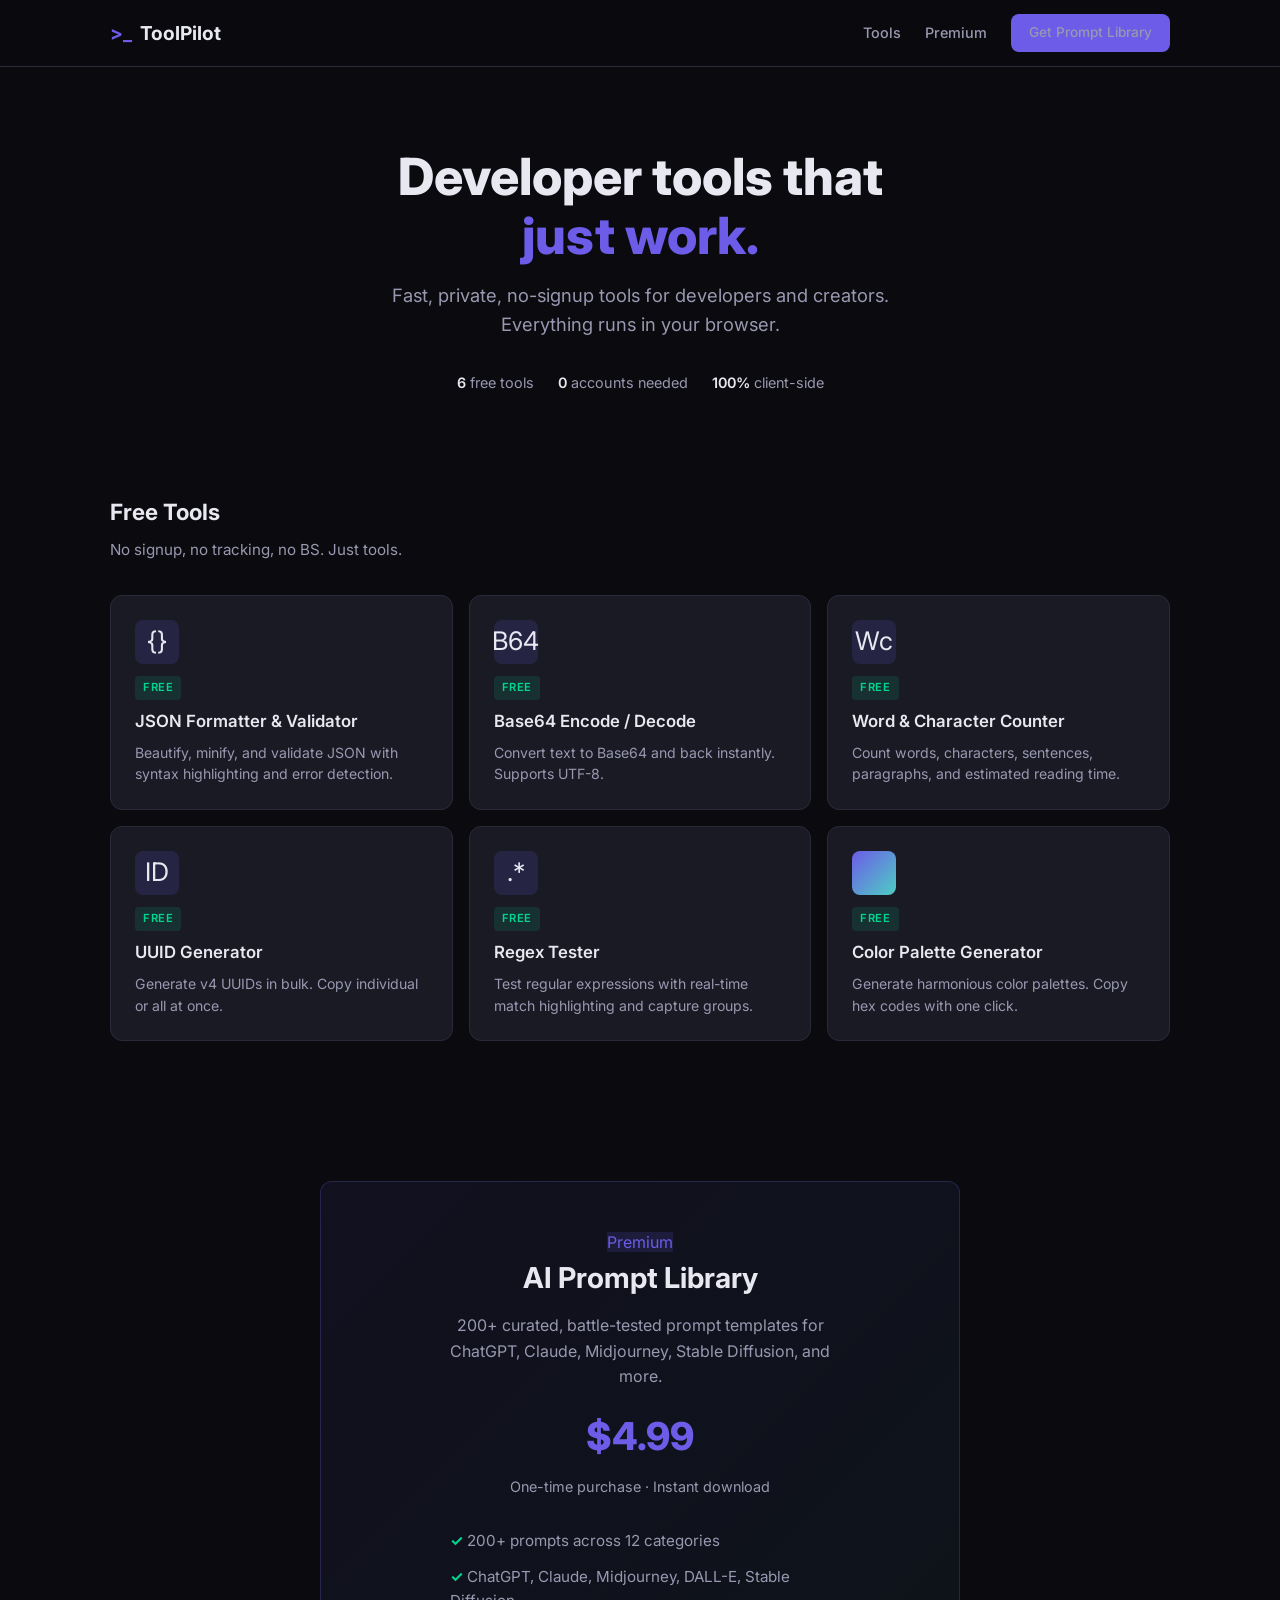
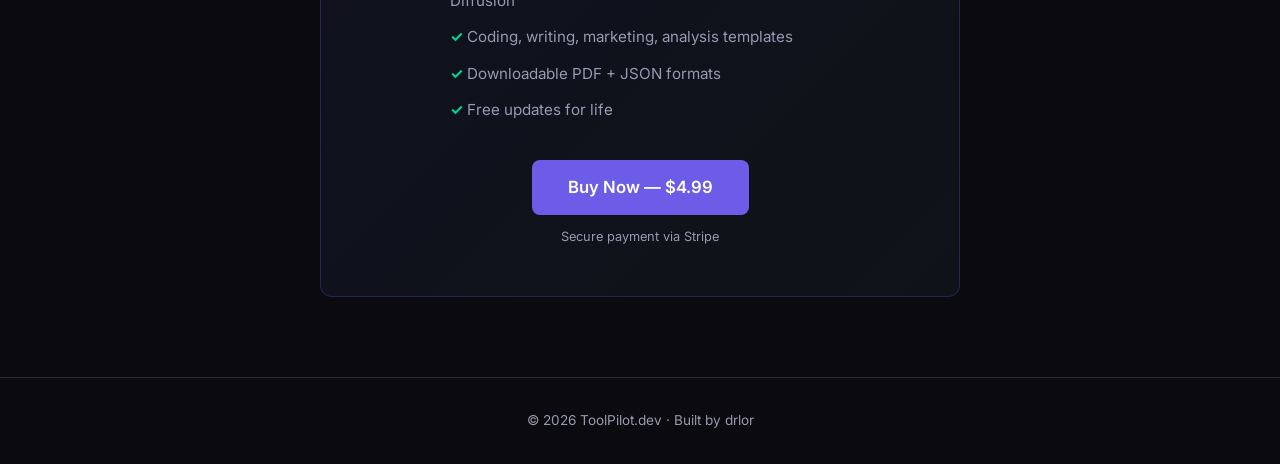
==== index.html @ af2dfd96 "Initial commit: ToolPilot.dev - free dev tools + premium AI prompt library" ====
<!DOCTYPE html>
<html lang="en">
<head>
  <meta charset="UTF-8">
  <meta name="viewport" content="width=device-width, initial-scale=1.0">
  <title>ToolPilot.dev — Free Developer &amp; AI Tools</title>
  <meta name="description" content="Free online developer tools: JSON formatter, Base64 encoder, UUID generator, regex tester, word counter, color palette generator. No signup required.">
  <meta name="keywords" content="developer tools, JSON formatter, Base64 encoder, UUID generator, regex tester, word counter, color palette, free tools, online tools">
  <link rel="canonical" href="https://drlor.github.io/toolpilot-dev/">

  <!-- Open Graph -->
  <meta property="og:title" content="ToolPilot.dev — Free Developer & AI Tools">
  <meta property="og:description" content="Free online developer tools. JSON formatter, Base64, UUID, regex, word counter, and more. No signup.">
  <meta property="og:type" content="website">
  <meta property="og:url" content="https://drlor.github.io/toolpilot-dev/">
  <meta property="og:site_name" content="ToolPilot.dev">

  <!-- Twitter -->
  <meta name="twitter:card" content="summary_large_image">
  <meta name="twitter:title" content="ToolPilot.dev — Free Developer & AI Tools">
  <meta name="twitter:description" content="Free online developer tools. No signup required.">

  <link rel="preconnect" href="https://fonts.googleapis.com">
  <link rel="preconnect" href="https://fonts.gstatic.com" crossorigin>
  <link href="https://fonts.googleapis.com/css2?family=Inter:wght@400;500;600;700;800&family=JetBrains+Mono:wght@400;500;600&display=swap" rel="stylesheet">
  <link rel="stylesheet" href="styles.css">
</head>
<body>

<nav>
  <div class="container">
    <a href="index.html" class="nav-logo">
      <span>&gt;_</span> ToolPilot
    </a>
    <button class="nav-hamburger" onclick="document.querySelector('.nav-links').classList.toggle('open')" aria-label="Menu">&#9776;</button>
    <div class="nav-links">
      <a href="#tools">Tools</a>
      <a href="#premium">Premium</a>
      <a href="https://buy.stripe.com/fZu28keSA4WL6P3cx58Vi0I" class="btn btn-primary" style="padding:8px 18px;font-size:0.85rem;">Get Prompt Library</a>
    </div>
  </div>
</nav>

<section class="hero">
  <div class="container">
    <h1>Developer tools that<br><span class="accent">just work.</span></h1>
    <p>Fast, private, no-signup tools for developers and creators. Everything runs in your browser.</p>
    <div class="stats">
      <div class="stat"><strong>6</strong> free tools</div>
      <div class="stat"><strong>0</strong> accounts needed</div>
      <div class="stat"><strong>100%</strong> client-side</div>
    </div>
  </div>
</section>

<section class="tools-section" id="tools">
  <div class="container">
    <h2 class="section-title">Free Tools</h2>
    <p class="section-subtitle">No signup, no tracking, no BS. Just tools.</p>
    <div class="tool-grid">

      <a href="tools/json-formatter.html" class="tool-card" style="color:inherit;text-decoration:none;">
        <div class="tool-icon">{}</div>
        <span class="badge badge-free">Free</span>
        <h3>JSON Formatter &amp; Validator</h3>
        <p>Beautify, minify, and validate JSON with syntax highlighting and error detection.</p>
      </a>

      <a href="tools/base64.html" class="tool-card" style="color:inherit;text-decoration:none;">
        <div class="tool-icon">B64</div>
        <span class="badge badge-free">Free</span>
        <h3>Base64 Encode / Decode</h3>
        <p>Convert text to Base64 and back instantly. Supports UTF-8.</p>
      </a>

      <a href="tools/word-counter.html" class="tool-card" style="color:inherit;text-decoration:none;">
        <div class="tool-icon">Wc</div>
        <span class="badge badge-free">Free</span>
        <h3>Word &amp; Character Counter</h3>
        <p>Count words, characters, sentences, paragraphs, and estimated reading time.</p>
      </a>

      <a href="tools/uuid-generator.html" class="tool-card" style="color:inherit;text-decoration:none;">
        <div class="tool-icon">ID</div>
        <span class="badge badge-free">Free</span>
        <h3>UUID Generator</h3>
        <p>Generate v4 UUIDs in bulk. Copy individual or all at once.</p>
      </a>

      <a href="tools/regex-tester.html" class="tool-card" style="color:inherit;text-decoration:none;">
        <div class="tool-icon">.*</div>
        <span class="badge badge-free">Free</span>
        <h3>Regex Tester</h3>
        <p>Test regular expressions with real-time match highlighting and capture groups.</p>
      </a>

      <a href="tools/color-palette.html" class="tool-card" style="color:inherit;text-decoration:none;">
        <div class="tool-icon" style="background:linear-gradient(135deg,#6c5ce7,#4ecdc4);"></div>
        <span class="badge badge-free">Free</span>
        <h3>Color Palette Generator</h3>
        <p>Generate harmonious color palettes. Copy hex codes with one click.</p>
      </a>

    </div>
  </div>
</section>

<section class="premium-section" id="premium">
  <div class="container">
    <div class="premium-card">
      <span class="badge badge-premium" style="margin-bottom:16px;">Premium</span>
      <h2>AI Prompt Library</h2>
      <p style="color:var(--text-secondary);max-width:420px;margin:0 auto;">200+ curated, battle-tested prompt templates for ChatGPT, Claude, Midjourney, Stable Diffusion, and more.</p>
      <div class="price">$4.99</div>
      <p class="price-note">One-time purchase &middot; Instant download</p>
      <ul>
        <li>200+ prompts across 12 categories</li>
        <li>ChatGPT, Claude, Midjourney, DALL-E, Stable Diffusion</li>
        <li>Coding, writing, marketing, analysis templates</li>
        <li>Downloadable PDF + JSON formats</li>
        <li>Free updates for life</li>
      </ul>
      <a href="https://buy.stripe.com/fZu28keSA4WL6P3cx58Vi0I" class="btn btn-primary" style="padding:14px 36px;font-size:1.05rem;">
        Buy Now &mdash; $4.99
      </a>
      <p style="margin-top:12px;font-size:0.8rem;color:var(--text-secondary);">Secure payment via Stripe</p>
    </div>
  </div>
</section>

<footer>
  <div class="container">
    <p>&copy; 2026 ToolPilot.dev &middot; Built by <a href="https://github.com/drlor" target="_blank">drlor</a></p>
  </div>
</footer>

</body>
</html>
---- styles.css ----
/* ToolPilot.dev — Global Styles */
:root {
  --bg-primary: #0a0a0f;
  --bg-secondary: #12121a;
  --bg-card: #1a1a25;
  --bg-input: #0f0f18;
  --border: #2a2a3a;
  --border-hover: #3a3a5a;
  --text-primary: #e8e8f0;
  --text-secondary: #9898b0;
  --text-muted: #6868880;
  --accent: #6c5ce7;
  --accent-hover: #7c6cf7;
  --accent-glow: rgba(108, 92, 231, 0.15);
  --green: #00d68f;
  --red: #ff6b6b;
  --yellow: #ffd93d;
  --blue: #4ecdc4;
  --font-mono: 'JetBrains Mono', 'Fira Code', 'Cascadia Code', monospace;
  --font-sans: 'Inter', -apple-system, BlinkMacSystemFont, 'Segoe UI', sans-serif;
  --radius: 8px;
  --radius-lg: 12px;
}

*, *::before, *::after { box-sizing: border-box; margin: 0; padding: 0; }

html { scroll-behavior: smooth; }

body {
  font-family: var(--font-sans);
  background: var(--bg-primary);
  color: var(--text-primary);
  line-height: 1.6;
  -webkit-font-smoothing: antialiased;
}

a { color: var(--accent); text-decoration: none; transition: color 0.2s; }
a:hover { color: var(--accent-hover); }

/* Layout */
.container { max-width: 1100px; margin: 0 auto; padding: 0 20px; }

/* Nav */
nav {
  position: sticky; top: 0; z-index: 100;
  background: rgba(10, 10, 15, 0.85);
  backdrop-filter: blur(12px);
  border-bottom: 1px solid var(--border);
  padding: 14px 0;
}
nav .container { display: flex; align-items: center; justify-content: space-between; }
.nav-logo {
  font-size: 1.2rem; font-weight: 700; color: var(--text-primary);
  display: flex; align-items: center; gap: 8px;
}
.nav-logo span { color: var(--accent); }
.nav-links { display: flex; gap: 24px; align-items: center; }
.nav-links a { color: var(--text-secondary); font-size: 0.9rem; font-weight: 500; }
.nav-links a:hover { color: var(--text-primary); }
.nav-hamburger {
  display: none; background: none; border: none; color: var(--text-primary);
  font-size: 1.5rem; cursor: pointer;
}

/* Hero */
.hero {
  padding: 80px 0 60px;
  text-align: center;
}
.hero h1 {
  font-size: clamp(2rem, 5vw, 3.2rem);
  font-weight: 800;
  line-height: 1.15;
  margin-bottom: 16px;
}
.hero h1 .accent { color: var(--accent); }
.hero p {
  font-size: 1.15rem;
  color: var(--text-secondary);
  max-width: 560px;
  margin: 0 auto 32px;
}

/* Tool Grid */
.tools-section { padding: 40px 0 80px; }
.section-title {
  font-size: 1.4rem; font-weight: 700;
  margin-bottom: 8px;
}
.section-subtitle {
  color: var(--text-secondary);
  margin-bottom: 32px;
  font-size: 0.95rem;
}
.tool-grid {
  display: grid;
  grid-template-columns: repeat(auto-fill, minmax(300px, 1fr));
  gap: 16px;
}
.tool-card {
  background: var(--bg-card);
  border: 1px solid var(--border);
  border-radius: var(--radius-lg);
  padding: 24px;
  transition: border-color 0.2s, transform 0.2s, box-shadow 0.2s;
  display: flex; flex-direction: column; gap: 8px;
}
.tool-card:hover {
  border-color: var(--border-hover);
  transform: translateY(-2px);
  box-shadow: 0 8px 24px rgba(0,0,0,0.3);
}
.tool-card .tool-icon {
  font-size: 1.6rem;
  width: 44px; height: 44px;
  background: var(--accent-glow);
  border-radius: var(--radius);
  display: flex; align-items: center; justify-content: center;
  margin-bottom: 4px;
}
.tool-card h3 { font-size: 1.05rem; font-weight: 600; }
.tool-card p { color: var(--text-secondary); font-size: 0.88rem; line-height: 1.5; flex: 1; }
.tool-card .badge {
  display: inline-block; font-size: 0.7rem; font-weight: 600;
  padding: 3px 8px; border-radius: 4px; text-transform: uppercase;
  letter-spacing: 0.05em; width: fit-content;
}
.badge-free { background: rgba(0, 214, 143, 0.12); color: var(--green); }
.badge-premium { background: rgba(108, 92, 231, 0.15); color: var(--accent); }

/* Premium CTA */
.premium-section {
  padding: 60px 0 80px;
}
.premium-card {
  background: linear-gradient(135deg, rgba(108,92,231,0.08), rgba(78,205,196,0.05));
  border: 1px solid rgba(108,92,231,0.25);
  border-radius: var(--radius-lg);
  padding: 48px;
  text-align: center;
  max-width: 640px;
  margin: 0 auto;
}
.premium-card h2 { font-size: 1.8rem; margin-bottom: 12px; }
.premium-card .price {
  font-size: 2.4rem; font-weight: 800; color: var(--accent);
  margin: 16px 0 8px;
}
.premium-card .price-note { color: var(--text-secondary); font-size: 0.9rem; margin-bottom: 24px; }
.premium-card ul {
  list-style: none; text-align: left; max-width: 380px; margin: 0 auto 32px;
}
.premium-card ul li {
  padding: 6px 0; color: var(--text-secondary); font-size: 0.95rem;
}
.premium-card ul li::before { content: '✓ '; color: var(--green); font-weight: 700; }

/* Buttons */
.btn {
  display: inline-block;
  padding: 12px 28px;
  border-radius: var(--radius);
  font-weight: 600;
  font-size: 0.95rem;
  border: none;
  cursor: pointer;
  transition: all 0.2s;
  text-align: center;
}
.btn-primary {
  background: var(--accent);
  color: #fff;
}
.btn-primary:hover {
  background: var(--accent-hover);
  color: #fff;
  box-shadow: 0 4px 20px rgba(108, 92, 231, 0.35);
}
.btn-outline {
  background: transparent;
  color: var(--accent);
  border: 1px solid var(--accent);
}
.btn-outline:hover {
  background: var(--accent-glow);
}

/* Tool Page Layout */
.tool-page { padding: 40px 0 80px; }
.tool-page h1 {
  font-size: 1.8rem; font-weight: 700; margin-bottom: 8px;
}
.tool-page .tool-desc {
  color: var(--text-secondary); margin-bottom: 24px; font-size: 0.95rem;
}
.tool-area {
  background: var(--bg-card);
  border: 1px solid var(--border);
  border-radius: var(--radius-lg);
  padding: 24px;
}
.tool-area textarea, .tool-area input[type="text"], .tool-area input[type="number"] {
  width: 100%;
  background: var(--bg-input);
  border: 1px solid var(--border);
  border-radius: var(--radius);
  color: var(--text-primary);
  font-family: var(--font-mono);
  font-size: 0.9rem;
  padding: 14px;
  resize: vertical;
  outline: none;
  transition: border-color 0.2s;
}
.tool-area textarea:focus, .tool-area input:focus {
  border-color: var(--accent);
}
.tool-area textarea { min-height: 180px; }
.tool-actions {
  display: flex; gap: 10px; margin: 16px 0; flex-wrap: wrap;
}
.tool-output {
  background: var(--bg-input);
  border: 1px solid var(--border);
  border-radius: var(--radius);
  padding: 14px;
  font-family: var(--font-mono);
  font-size: 0.9rem;
  min-height: 80px;
  white-space: pre-wrap;
  word-break: break-all;
  color: var(--text-secondary);
  overflow-x: auto;
}
.tool-output.success { border-color: var(--green); color: var(--green); }
.tool-output.error { border-color: var(--red); color: var(--red); }
label {
  display: block; color: var(--text-secondary); font-size: 0.85rem;
  margin-bottom: 6px; font-weight: 500;
}
.tool-row {
  display: grid; grid-template-columns: 1fr 1fr; gap: 16px;
  margin-bottom: 16px;
}

/* Color swatches */
.color-grid {
  display: grid; grid-template-columns: repeat(auto-fill, minmax(120px, 1fr)); gap: 12px;
}
.color-swatch {
  height: 80px; border-radius: var(--radius); cursor: pointer;
  display: flex; align-items: flex-end; justify-content: center;
  padding-bottom: 8px; font-family: var(--font-mono); font-size: 0.75rem;
  font-weight: 600; transition: transform 0.15s;
}
.color-swatch:hover { transform: scale(1.05); }

/* Regex */
.match-highlight { background: rgba(108, 92, 231, 0.3); border-radius: 2px; padding: 1px 0; }

/* Footer */
footer {
  border-top: 1px solid var(--border);
  padding: 32px 0;
  text-align: center;
  color: var(--text-secondary);
  font-size: 0.85rem;
}
footer a { color: var(--text-secondary); }
footer a:hover { color: var(--text-primary); }

/* Stats bar */
.stats { display: flex; gap: 24px; justify-content: center; flex-wrap: wrap; }
.stat { font-size: 0.9rem; color: var(--text-secondary); }
.stat strong { color: var(--text-primary); font-weight: 600; }

/* Responsive */
@media (max-width: 768px) {
  .hero { padding: 48px 0 32px; }
  .hero h1 { font-size: 1.8rem; }
  .tool-grid { grid-template-columns: 1fr; }
  .tool-row { grid-template-columns: 1fr; }
  .premium-card { padding: 32px 20px; }
  .nav-links { display: none; }
  .nav-links.open {
    display: flex; flex-direction: column;
    position: absolute; top: 56px; left: 0; right: 0;
    background: var(--bg-primary); border-bottom: 1px solid var(--border);
    padding: 16px 20px; gap: 12px;
  }
  .nav-hamburger { display: block; }
}

/* Copy feedback */
.copied {
  position: fixed; bottom: 24px; left: 50%; transform: translateX(-50%);
  background: var(--green); color: #000; padding: 8px 20px;
  border-radius: var(--radius); font-weight: 600; font-size: 0.85rem;
  z-index: 9999; animation: fadeOut 1.5s forwards;
}
@keyframes fadeOut {
  0%, 70% { opacity: 1; }
  100% { opacity: 0; }
}
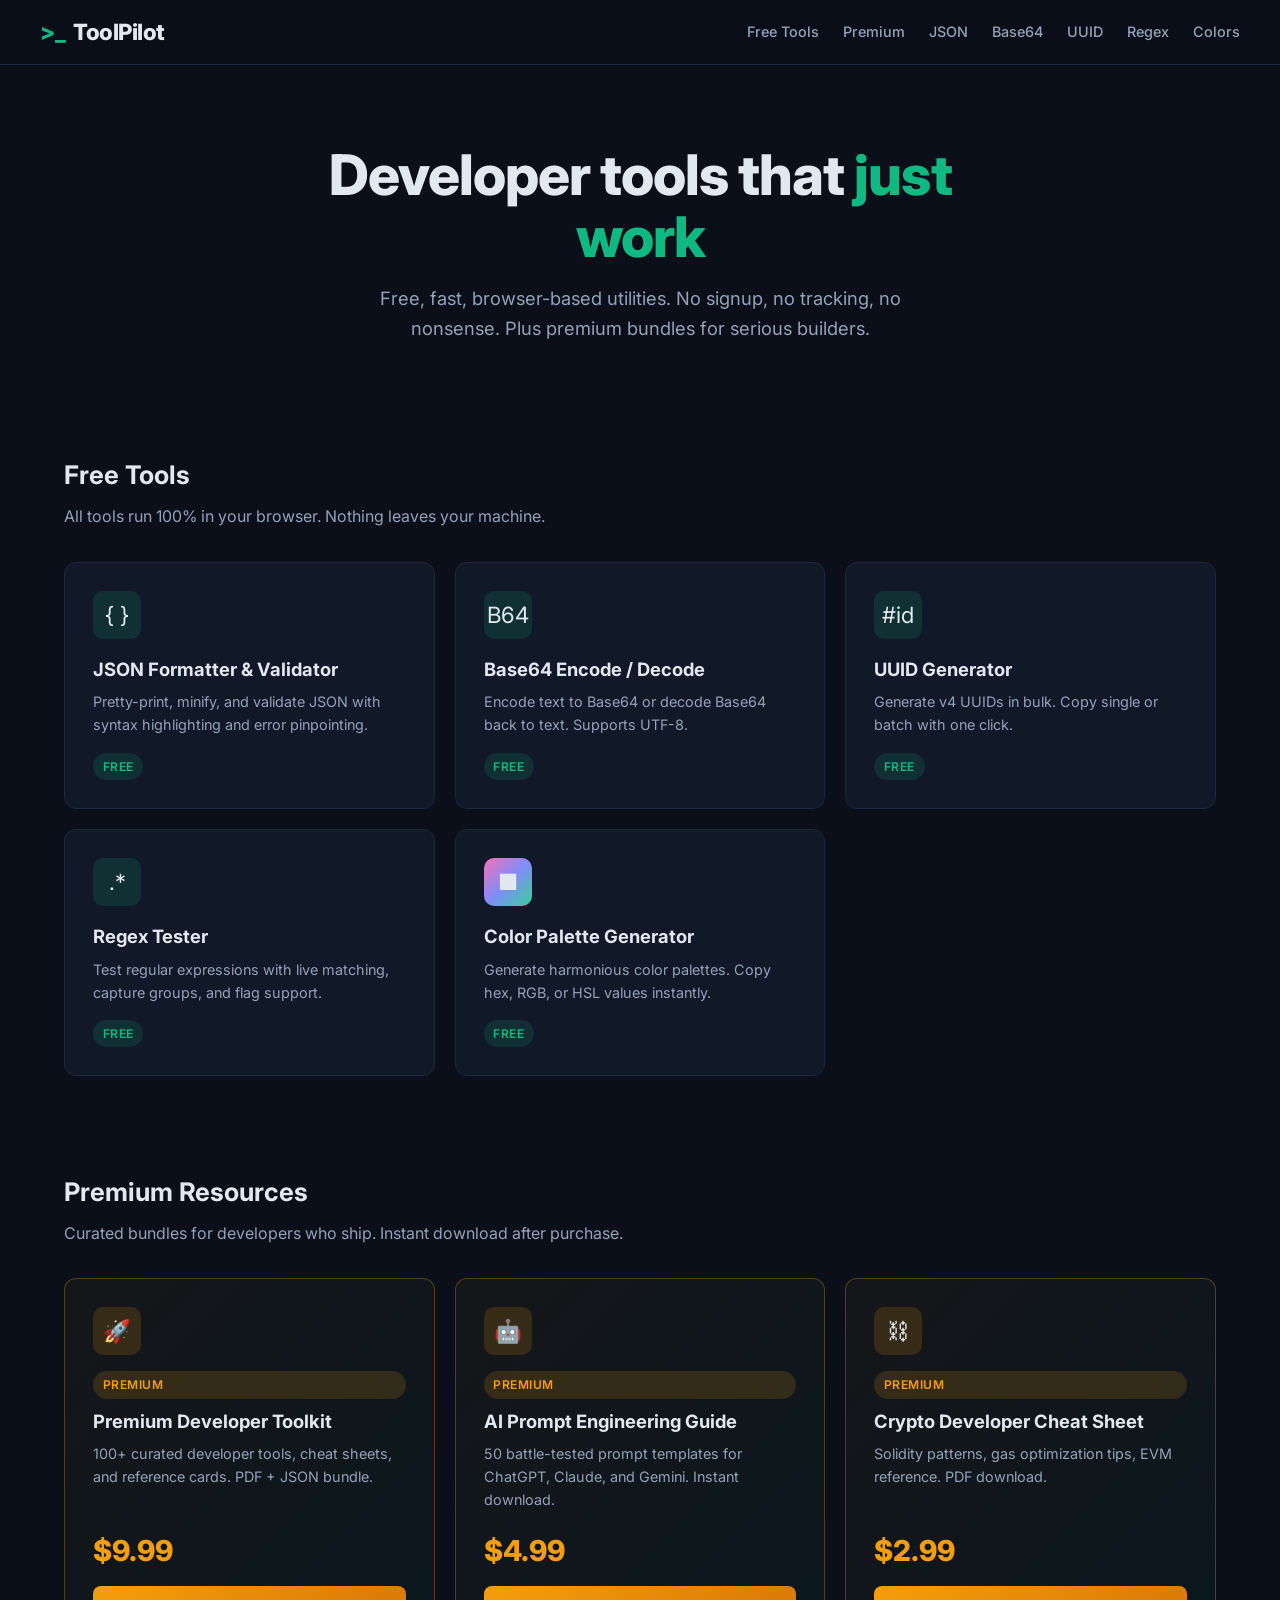
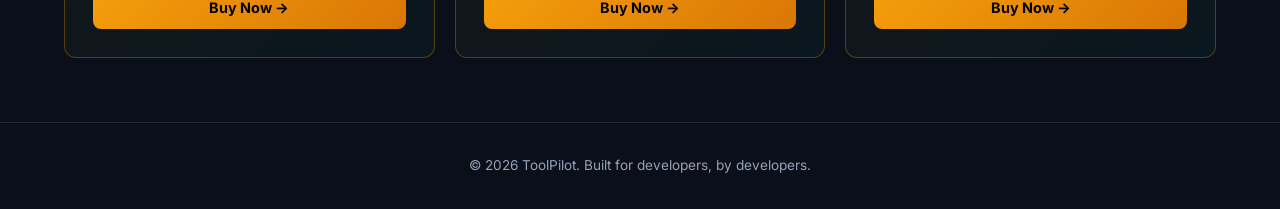
==== commit 1f708f6a: "Rebuild ToolPilot with new dark theme, 5 free tools, and Stripe premium section - Complete redesign:" ====
--- a/index.html
+++ b/index.html
@@ -3,135 +3,122 @@
 <head>
   <meta charset="UTF-8">
   <meta name="viewport" content="width=device-width, initial-scale=1.0">
-  <title>ToolPilot.dev — Free Developer &amp; AI Tools</title>
-  <meta name="description" content="Free online developer tools: JSON formatter, Base64 encoder, UUID generator, regex tester, word counter, color palette generator. No signup required.">
-  <meta name="keywords" content="developer tools, JSON formatter, Base64 encoder, UUID generator, regex tester, word counter, color palette, free tools, online tools">
+  <title>ToolPilot — Free Developer Tools & Premium Resources</title>
+  <meta name="description" content="Free online developer tools: JSON formatter, Base64 encoder, UUID generator, regex tester, color palette generator. Plus premium dev resources.">
+  <meta name="keywords" content="developer tools, JSON formatter, Base64 encoder, UUID generator, regex tester, color palette, free tools">
+  <meta name="author" content="ToolPilot">
+  <meta property="og:title" content="ToolPilot — Free Developer Tools & Premium Resources">
+  <meta property="og:description" content="Free online developer tools plus premium dev bundles. Ship faster.">
+  <meta property="og:type" content="website">
+  <meta name="twitter:card" content="summary_large_image">
   <link rel="canonical" href="https://drlor.github.io/toolpilot-dev/">
-
-  <!-- Open Graph -->
-  <meta property="og:title" content="ToolPilot.dev — Free Developer & AI Tools">
-  <meta property="og:description" content="Free online developer tools. JSON formatter, Base64, UUID, regex, word counter, and more. No signup.">
-  <meta property="og:type" content="website">
-  <meta property="og:url" content="https://drlor.github.io/toolpilot-dev/">
-  <meta property="og:site_name" content="ToolPilot.dev">
-
-  <!-- Twitter -->
-  <meta name="twitter:card" content="summary_large_image">
-  <meta name="twitter:title" content="ToolPilot.dev — Free Developer & AI Tools">
-  <meta name="twitter:description" content="Free online developer tools. No signup required.">
-
   <link rel="preconnect" href="https://fonts.googleapis.com">
-  <link rel="preconnect" href="https://fonts.gstatic.com" crossorigin>
-  <link href="https://fonts.googleapis.com/css2?family=Inter:wght@400;500;600;700;800&family=JetBrains+Mono:wght@400;500;600&display=swap" rel="stylesheet">
-  <link rel="stylesheet" href="styles.css">
+  <link href="https://fonts.googleapis.com/css2?family=Inter:wght@400;500;600;700;800&family=JetBrains+Mono:wght@400;500&display=swap" rel="stylesheet">
+  <link rel="stylesheet" href="style.css">
 </head>
 <body>
 
-<nav>
-  <div class="container">
-    <a href="index.html" class="nav-logo">
-      <span>&gt;_</span> ToolPilot
-    </a>
-    <button class="nav-hamburger" onclick="document.querySelector('.nav-links').classList.toggle('open')" aria-label="Menu">&#9776;</button>
+<nav class="nav">
+  <div class="nav-inner">
+    <a href="index.html" class="nav-logo"><span>&gt;_</span> ToolPilot</a>
+    <button class="hamburger" onclick="document.querySelector('.nav-links').classList.toggle('open')" aria-label="Menu">&#9776;</button>
     <div class="nav-links">
-      <a href="#tools">Tools</a>
+      <a href="#tools">Free Tools</a>
       <a href="#premium">Premium</a>
-      <a href="https://buy.stripe.com/fZu28keSA4WL6P3cx58Vi0I" class="btn btn-primary" style="padding:8px 18px;font-size:0.85rem;">Get Prompt Library</a>
+      <a href="tools/json-formatter.html">JSON</a>
+      <a href="tools/base64.html">Base64</a>
+      <a href="tools/uuid.html">UUID</a>
+      <a href="tools/regex.html">Regex</a>
+      <a href="tools/colors.html">Colors</a>
     </div>
   </div>
 </nav>
 
-<section class="hero">
-  <div class="container">
-    <h1>Developer tools that<br><span class="accent">just work.</span></h1>
-    <p>Fast, private, no-signup tools for developers and creators. Everything runs in your browser.</p>
-    <div class="stats">
-      <div class="stat"><strong>6</strong> free tools</div>
-      <div class="stat"><strong>0</strong> accounts needed</div>
-      <div class="stat"><strong>100%</strong> client-side</div>
-    </div>
+<header class="hero">
+  <h1>Developer tools that <span class="accent">just work</span></h1>
+  <p>Free, fast, browser-based utilities. No signup, no tracking, no nonsense. Plus premium bundles for serious builders.</p>
+</header>
+
+<section class="section" id="tools">
+  <h2 class="section-title">Free Tools</h2>
+  <p class="section-sub">All tools run 100% in your browser. Nothing leaves your machine.</p>
+  <div class="grid">
+
+    <a href="tools/json-formatter.html" class="card" style="text-decoration:none;color:inherit">
+      <div class="card-icon">{ }</div>
+      <h3>JSON Formatter &amp; Validator</h3>
+      <p>Pretty-print, minify, and validate JSON with syntax highlighting and error pinpointing.</p>
+      <div><span class="card-badge badge-free">Free</span></div>
+    </a>
+
+    <a href="tools/base64.html" class="card" style="text-decoration:none;color:inherit">
+      <div class="card-icon">B64</div>
+      <h3>Base64 Encode / Decode</h3>
+      <p>Encode text to Base64 or decode Base64 back to text. Supports UTF-8.</p>
+      <div><span class="card-badge badge-free">Free</span></div>
+    </a>
+
+    <a href="tools/uuid.html" class="card" style="text-decoration:none;color:inherit">
+      <div class="card-icon">#id</div>
+      <h3>UUID Generator</h3>
+      <p>Generate v4 UUIDs in bulk. Copy single or batch with one click.</p>
+      <div><span class="card-badge badge-free">Free</span></div>
+    </a>
+
+    <a href="tools/regex.html" class="card" style="text-decoration:none;color:inherit">
+      <div class="card-icon">.*</div>
+      <h3>Regex Tester</h3>
+      <p>Test regular expressions with live matching, capture groups, and flag support.</p>
+      <div><span class="card-badge badge-free">Free</span></div>
+    </a>
+
+    <a href="tools/colors.html" class="card" style="text-decoration:none;color:inherit">
+      <div class="card-icon" style="background:linear-gradient(135deg,#f472b6,#818cf8,#34d399)">&#9632;</div>
+      <h3>Color Palette Generator</h3>
+      <p>Generate harmonious color palettes. Copy hex, RGB, or HSL values instantly.</p>
+      <div><span class="card-badge badge-free">Free</span></div>
+    </a>
+
   </div>
 </section>
 
-<section class="tools-section" id="tools">
-  <div class="container">
-    <h2 class="section-title">Free Tools</h2>
-    <p class="section-subtitle">No signup, no tracking, no BS. Just tools.</p>
-    <div class="tool-grid">
+<section class="section" id="premium">
+  <h2 class="section-title">Premium Resources</h2>
+  <p class="section-sub">Curated bundles for developers who ship. Instant download after purchase.</p>
+  <div class="grid">
 
-      <a href="tools/json-formatter.html" class="tool-card" style="color:inherit;text-decoration:none;">
-        <div class="tool-icon">{}</div>
-        <span class="badge badge-free">Free</span>
-        <h3>JSON Formatter &amp; Validator</h3>
-        <p>Beautify, minify, and validate JSON with syntax highlighting and error detection.</p>
-      </a>
+    <div class="card premium-card">
+      <div class="card-icon" style="background:rgba(245,158,11,0.15)">&#128640;</div>
+      <span class="card-badge badge-premium mb-1">Premium</span>
+      <h3>Premium Developer Toolkit</h3>
+      <p>100+ curated developer tools, cheat sheets, and reference cards. PDF + JSON bundle.</p>
+      <div class="price-tag">$9.99</div>
+      <a href="https://buy.stripe.com/00w4gs4dWdth6P3dB98Vi0J" target="_blank" rel="noopener" class="btn btn-buy">Buy Now &rarr;</a>
+    </div>
 
-      <a href="tools/base64.html" class="tool-card" style="color:inherit;text-decoration:none;">
-        <div class="tool-icon">B64</div>
-        <span class="badge badge-free">Free</span>
-        <h3>Base64 Encode / Decode</h3>
-        <p>Convert text to Base64 and back instantly. Supports UTF-8.</p>
-      </a>
+    <div class="card premium-card">
+      <div class="card-icon" style="background:rgba(245,158,11,0.15)">&#129302;</div>
+      <span class="card-badge badge-premium mb-1">Premium</span>
+      <h3>AI Prompt Engineering Guide</h3>
+      <p>50 battle-tested prompt templates for ChatGPT, Claude, and Gemini. Instant download.</p>
+      <div class="price-tag">$4.99</div>
+      <a href="https://buy.stripe.com/8x214g9yg74TehveFd8Vi0K" target="_blank" rel="noopener" class="btn btn-buy">Buy Now &rarr;</a>
+    </div>
 
-      <a href="tools/word-counter.html" class="tool-card" style="color:inherit;text-decoration:none;">
-        <div class="tool-icon">Wc</div>
-        <span class="badge badge-free">Free</span>
-        <h3>Word &amp; Character Counter</h3>
-        <p>Count words, characters, sentences, paragraphs, and estimated reading time.</p>
-      </a>
+    <div class="card premium-card">
+      <div class="card-icon" style="background:rgba(245,158,11,0.15)">&#9939;</div>
+      <span class="card-badge badge-premium mb-1">Premium</span>
+      <h3>Crypto Developer Cheat Sheet</h3>
+      <p>Solidity patterns, gas optimization tips, EVM reference. PDF download.</p>
+      <div class="price-tag">$2.99</div>
+      <a href="https://buy.stripe.com/5kQ8wIh0I3SHa1f7cL8Vi0L" target="_blank" rel="noopener" class="btn btn-buy">Buy Now &rarr;</a>
+    </div>
 
-      <a href="tools/uuid-generator.html" class="tool-card" style="color:inherit;text-decoration:none;">
-        <div class="tool-icon">ID</div>
-        <span class="badge badge-free">Free</span>
-        <h3>UUID Generator</h3>
-        <p>Generate v4 UUIDs in bulk. Copy individual or all at once.</p>
-      </a>
-
-      <a href="tools/regex-tester.html" class="tool-card" style="color:inherit;text-decoration:none;">
-        <div class="tool-icon">.*</div>
-        <span class="badge badge-free">Free</span>
-        <h3>Regex Tester</h3>
-        <p>Test regular expressions with real-time match highlighting and capture groups.</p>
-      </a>
-
-      <a href="tools/color-palette.html" class="tool-card" style="color:inherit;text-decoration:none;">
-        <div class="tool-icon" style="background:linear-gradient(135deg,#6c5ce7,#4ecdc4);"></div>
-        <span class="badge badge-free">Free</span>
-        <h3>Color Palette Generator</h3>
-        <p>Generate harmonious color palettes. Copy hex codes with one click.</p>
-      </a>
-
-    </div>
   </div>
 </section>
 
-<section class="premium-section" id="premium">
-  <div class="container">
-    <div class="premium-card">
-      <span class="badge badge-premium" style="margin-bottom:16px;">Premium</span>
-      <h2>AI Prompt Library</h2>
-      <p style="color:var(--text-secondary);max-width:420px;margin:0 auto;">200+ curated, battle-tested prompt templates for ChatGPT, Claude, Midjourney, Stable Diffusion, and more.</p>
-      <div class="price">$4.99</div>
-      <p class="price-note">One-time purchase &middot; Instant download</p>
-      <ul>
-        <li>200+ prompts across 12 categories</li>
-        <li>ChatGPT, Claude, Midjourney, DALL-E, Stable Diffusion</li>
-        <li>Coding, writing, marketing, analysis templates</li>
-        <li>Downloadable PDF + JSON formats</li>
-        <li>Free updates for life</li>
-      </ul>
-      <a href="https://buy.stripe.com/fZu28keSA4WL6P3cx58Vi0I" class="btn btn-primary" style="padding:14px 36px;font-size:1.05rem;">
-        Buy Now &mdash; $4.99
-      </a>
-      <p style="margin-top:12px;font-size:0.8rem;color:var(--text-secondary);">Secure payment via Stripe</p>
-    </div>
-  </div>
-</section>
-
-<footer>
-  <div class="container">
-    <p>&copy; 2026 ToolPilot.dev &middot; Built by <a href="https://github.com/drlor" target="_blank">drlor</a></p>
-  </div>
+<footer class="footer">
+  <p>&copy; 2026 ToolPilot. Built for developers, by developers.</p>
 </footer>
 
 </body>
--- a/style.css
+++ b/style.css
@@ -0,0 +1,416 @@
+/* ToolPilot — Global Styles */
+:root {
+  --bg: #0a0f1a;
+  --bg-card: #111827;
+  --bg-card-hover: #1a2332;
+  --border: #1e293b;
+  --text: #e2e8f0;
+  --text-muted: #94a3b8;
+  --accent: #10B981;
+  --accent-glow: rgba(16, 185, 129, 0.15);
+  --accent-dark: #059669;
+  --danger: #ef4444;
+  --warning: #f59e0b;
+  --info: #3b82f6;
+  --radius: 12px;
+  --font: 'Inter', -apple-system, BlinkMacSystemFont, 'Segoe UI', sans-serif;
+  --mono: 'JetBrains Mono', 'Fira Code', 'Consolas', monospace;
+}
+
+*, *::before, *::after { box-sizing: border-box; margin: 0; padding: 0; }
+
+html { scroll-behavior: smooth; }
+
+body {
+  font-family: var(--font);
+  background: var(--bg);
+  color: var(--text);
+  line-height: 1.6;
+  min-height: 100vh;
+}
+
+a { color: var(--accent); text-decoration: none; transition: color 0.2s; }
+a:hover { color: #34d399; }
+
+/* Nav */
+.nav {
+  position: sticky;
+  top: 0;
+  z-index: 100;
+  background: rgba(10, 15, 26, 0.85);
+  backdrop-filter: blur(16px);
+  border-bottom: 1px solid var(--border);
+  padding: 0 1.5rem;
+}
+
+.nav-inner {
+  max-width: 1200px;
+  margin: 0 auto;
+  display: flex;
+  align-items: center;
+  justify-content: space-between;
+  height: 64px;
+}
+
+.nav-logo {
+  font-size: 1.4rem;
+  font-weight: 800;
+  letter-spacing: -0.5px;
+  color: var(--text);
+  display: flex;
+  align-items: center;
+  gap: 0.5rem;
+}
+
+.nav-logo span { color: var(--accent); }
+
+.nav-links { display: flex; gap: 1.5rem; align-items: center; }
+.nav-links a {
+  color: var(--text-muted);
+  font-size: 0.9rem;
+  font-weight: 500;
+  transition: color 0.2s;
+}
+.nav-links a:hover { color: var(--accent); }
+
+.hamburger {
+  display: none;
+  background: none;
+  border: none;
+  color: var(--text);
+  font-size: 1.5rem;
+  cursor: pointer;
+}
+
+/* Hero */
+.hero {
+  text-align: center;
+  padding: 5rem 1.5rem 3rem;
+  max-width: 800px;
+  margin: 0 auto;
+}
+
+.hero h1 {
+  font-size: clamp(2rem, 5vw, 3.5rem);
+  font-weight: 800;
+  letter-spacing: -1px;
+  line-height: 1.1;
+  margin-bottom: 1rem;
+}
+
+.hero h1 .accent { color: var(--accent); }
+
+.hero p {
+  font-size: 1.15rem;
+  color: var(--text-muted);
+  max-width: 600px;
+  margin: 0 auto 2rem;
+}
+
+/* Section */
+.section {
+  max-width: 1200px;
+  margin: 0 auto;
+  padding: 2rem 1.5rem 4rem;
+}
+
+.section-title {
+  font-size: 1.6rem;
+  font-weight: 700;
+  margin-bottom: 0.5rem;
+}
+
+.section-sub {
+  color: var(--text-muted);
+  margin-bottom: 2rem;
+}
+
+/* Card Grid */
+.grid {
+  display: grid;
+  grid-template-columns: repeat(auto-fill, minmax(320px, 1fr));
+  gap: 1.25rem;
+}
+
+.card {
+  background: var(--bg-card);
+  border: 1px solid var(--border);
+  border-radius: var(--radius);
+  padding: 1.75rem;
+  transition: transform 0.2s, border-color 0.2s, box-shadow 0.2s;
+  display: flex;
+  flex-direction: column;
+}
+
+.card:hover {
+  transform: translateY(-3px);
+  border-color: var(--accent);
+  box-shadow: 0 8px 32px var(--accent-glow);
+}
+
+.card-icon {
+  width: 48px;
+  height: 48px;
+  border-radius: 10px;
+  background: var(--accent-glow);
+  display: flex;
+  align-items: center;
+  justify-content: center;
+  font-size: 1.4rem;
+  margin-bottom: 1rem;
+}
+
+.card h3 {
+  font-size: 1.15rem;
+  font-weight: 700;
+  margin-bottom: 0.4rem;
+}
+
+.card p {
+  color: var(--text-muted);
+  font-size: 0.9rem;
+  flex: 1;
+  margin-bottom: 1rem;
+}
+
+.card-badge {
+  display: inline-block;
+  font-size: 0.75rem;
+  font-weight: 600;
+  padding: 0.25rem 0.6rem;
+  border-radius: 999px;
+  text-transform: uppercase;
+  letter-spacing: 0.5px;
+}
+
+.badge-free { background: rgba(16, 185, 129, 0.15); color: var(--accent); }
+.badge-premium { background: rgba(245, 158, 11, 0.15); color: var(--warning); }
+
+.btn {
+  display: inline-flex;
+  align-items: center;
+  justify-content: center;
+  gap: 0.4rem;
+  padding: 0.65rem 1.25rem;
+  border-radius: 8px;
+  font-size: 0.9rem;
+  font-weight: 600;
+  border: none;
+  cursor: pointer;
+  transition: all 0.2s;
+  font-family: var(--font);
+}
+
+.btn-primary {
+  background: var(--accent);
+  color: #000;
+}
+.btn-primary:hover { background: #34d399; color: #000; }
+
+.btn-outline {
+  background: transparent;
+  border: 1px solid var(--border);
+  color: var(--text);
+}
+.btn-outline:hover { border-color: var(--accent); color: var(--accent); }
+
+.btn-buy {
+  background: linear-gradient(135deg, var(--warning), #d97706);
+  color: #000;
+  font-weight: 700;
+}
+.btn-buy:hover { filter: brightness(1.1); }
+
+/* Premium Cards */
+.premium-card {
+  background: linear-gradient(135deg, rgba(245, 158, 11, 0.05), rgba(16, 185, 129, 0.05));
+  border-color: rgba(245, 158, 11, 0.3);
+}
+
+.premium-card:hover {
+  border-color: var(--warning);
+  box-shadow: 0 8px 32px rgba(245, 158, 11, 0.15);
+}
+
+.price-tag {
+  font-size: 1.8rem;
+  font-weight: 800;
+  color: var(--warning);
+  margin-bottom: 0.75rem;
+}
+
+/* Tool Page Layout */
+.tool-container {
+  max-width: 1000px;
+  margin: 0 auto;
+  padding: 2rem 1.5rem 4rem;
+}
+
+.tool-header {
+  margin-bottom: 2rem;
+}
+
+.tool-header h1 {
+  font-size: 1.8rem;
+  font-weight: 800;
+  margin-bottom: 0.3rem;
+}
+
+.tool-header p {
+  color: var(--text-muted);
+}
+
+.tool-panel {
+  background: var(--bg-card);
+  border: 1px solid var(--border);
+  border-radius: var(--radius);
+  padding: 1.5rem;
+  margin-bottom: 1.25rem;
+}
+
+.tool-panel label {
+  display: block;
+  font-size: 0.85rem;
+  font-weight: 600;
+  color: var(--text-muted);
+  margin-bottom: 0.5rem;
+  text-transform: uppercase;
+  letter-spacing: 0.5px;
+}
+
+textarea, input[type="text"], input[type="number"], select {
+  width: 100%;
+  background: var(--bg);
+  border: 1px solid var(--border);
+  border-radius: 8px;
+  color: var(--text);
+  padding: 0.75rem 1rem;
+  font-family: var(--mono);
+  font-size: 0.9rem;
+  resize: vertical;
+  transition: border-color 0.2s;
+}
+
+textarea:focus, input:focus, select:focus {
+  outline: none;
+  border-color: var(--accent);
+}
+
+.tool-actions {
+  display: flex;
+  gap: 0.75rem;
+  flex-wrap: wrap;
+  margin: 1rem 0;
+}
+
+.output-area {
+  background: var(--bg);
+  border: 1px solid var(--border);
+  border-radius: 8px;
+  padding: 1rem;
+  font-family: var(--mono);
+  font-size: 0.9rem;
+  min-height: 120px;
+  white-space: pre-wrap;
+  word-break: break-all;
+  overflow-x: auto;
+}
+
+/* Footer */
+.footer {
+  border-top: 1px solid var(--border);
+  padding: 2rem 1.5rem;
+  text-align: center;
+  color: var(--text-muted);
+  font-size: 0.85rem;
+}
+
+/* Utilities */
+.flex-between { display: flex; justify-content: space-between; align-items: center; }
+.mb-1 { margin-bottom: 0.5rem; }
+.mb-2 { margin-bottom: 1rem; }
+.mt-2 { margin-top: 1rem; }
+
+/* Color swatches */
+.palette-grid {
+  display: grid;
+  grid-template-columns: repeat(auto-fill, minmax(120px, 1fr));
+  gap: 1rem;
+}
+
+.swatch {
+  border-radius: 10px;
+  overflow: hidden;
+  border: 1px solid var(--border);
+  cursor: pointer;
+  transition: transform 0.2s;
+}
+
+.swatch:hover { transform: scale(1.05); }
+
+.swatch-color {
+  height: 80px;
+  width: 100%;
+}
+
+.swatch-label {
+  padding: 0.5rem;
+  text-align: center;
+  font-family: var(--mono);
+  font-size: 0.8rem;
+  background: var(--bg-card);
+}
+
+/* Regex match highlights */
+.match-highlight {
+  background: rgba(16, 185, 129, 0.3);
+  border-bottom: 2px solid var(--accent);
+  padding: 0 2px;
+  border-radius: 2px;
+}
+
+/* Toast */
+.toast {
+  position: fixed;
+  bottom: 2rem;
+  right: 2rem;
+  background: var(--accent);
+  color: #000;
+  padding: 0.75rem 1.25rem;
+  border-radius: 8px;
+  font-weight: 600;
+  font-size: 0.9rem;
+  opacity: 0;
+  transform: translateY(1rem);
+  transition: all 0.3s;
+  z-index: 1000;
+  pointer-events: none;
+}
+
+.toast.show {
+  opacity: 1;
+  transform: translateY(0);
+}
+
+/* Mobile */
+@media (max-width: 768px) {
+  .nav-links { display: none; }
+  .nav-links.open {
+    display: flex;
+    flex-direction: column;
+    position: absolute;
+    top: 64px;
+    left: 0;
+    right: 0;
+    background: var(--bg);
+    border-bottom: 1px solid var(--border);
+    padding: 1rem 1.5rem;
+    gap: 1rem;
+  }
+  .hamburger { display: block; }
+  .grid { grid-template-columns: 1fr; }
+  .hero { padding: 3rem 1.5rem 2rem; }
+  .tool-actions { flex-direction: column; }
+  .btn { width: 100%; }
+  .palette-grid { grid-template-columns: repeat(auto-fill, minmax(100px, 1fr)); }
+}
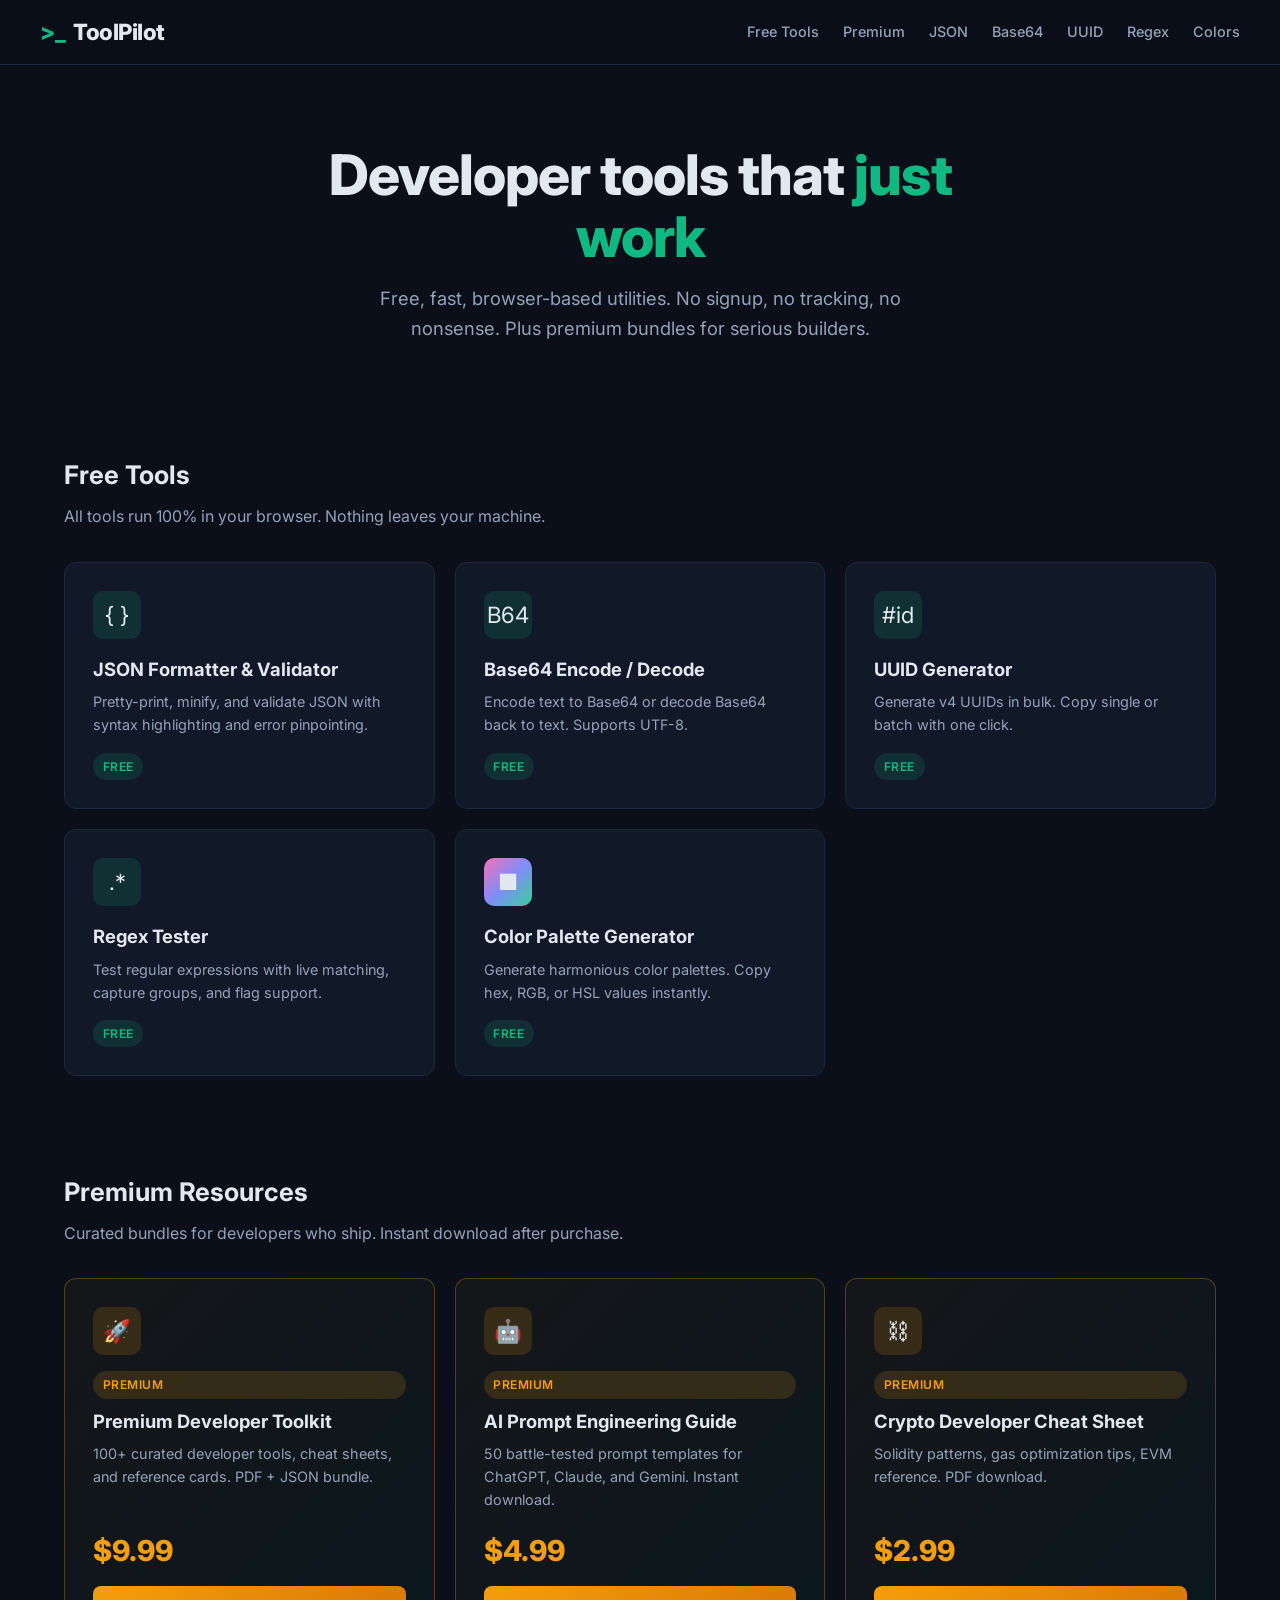
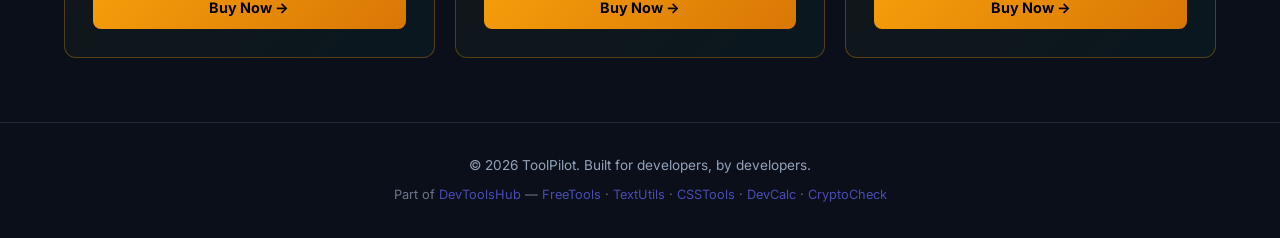
==== commit 81543cdf: "Add DevToolsHub cross-link footer for SEO interlinking" ====
--- a/index.html
+++ b/index.html
@@ -11,7 +11,7 @@
   <meta property="og:description" content="Free online developer tools plus premium dev bundles. Ship faster.">
   <meta property="og:type" content="website">
   <meta name="twitter:card" content="summary_large_image">
-  <link rel="canonical" href="https://drlor.github.io/toolpilot-dev/">
+  <link rel="canonical" href="https://lordbasilaiassistant-sudo.github.io/toolpilot-dev/">
   <link rel="preconnect" href="https://fonts.googleapis.com">
   <link href="https://fonts.googleapis.com/css2?family=Inter:wght@400;500;600;700;800&family=JetBrains+Mono:wght@400;500&display=swap" rel="stylesheet">
   <link rel="stylesheet" href="style.css">
@@ -119,6 +119,7 @@
 
 <footer class="footer">
   <p>&copy; 2026 ToolPilot. Built for developers, by developers.</p>
+  <p style="margin-top:0.5rem;font-size:0.8rem;opacity:0.7;">Part of <a href="https://lordbasilaiassistant-sudo.github.io/devtools-hub/" style="color:#6366f1;text-decoration:none;">DevToolsHub</a> &mdash; <a href="https://lordbasilaiassistant-sudo.github.io/freetools-online/" style="color:#6366f1;text-decoration:none;">FreeTools</a> &middot; <a href="https://lordbasilaiassistant-sudo.github.io/textutils-tools/" style="color:#6366f1;text-decoration:none;">TextUtils</a> &middot; <a href="https://lordbasilaiassistant-sudo.github.io/csstools-dev/" style="color:#6366f1;text-decoration:none;">CSSTools</a> &middot; <a href="https://lordbasilaiassistant-sudo.github.io/devcalc-tools/" style="color:#6366f1;text-decoration:none;">DevCalc</a> &middot; <a href="https://lordbasilaiassistant-sudo.github.io/cryptocheck-tools/" style="color:#6366f1;text-decoration:none;">CryptoCheck</a></p>
 </footer>
 
 </body>
